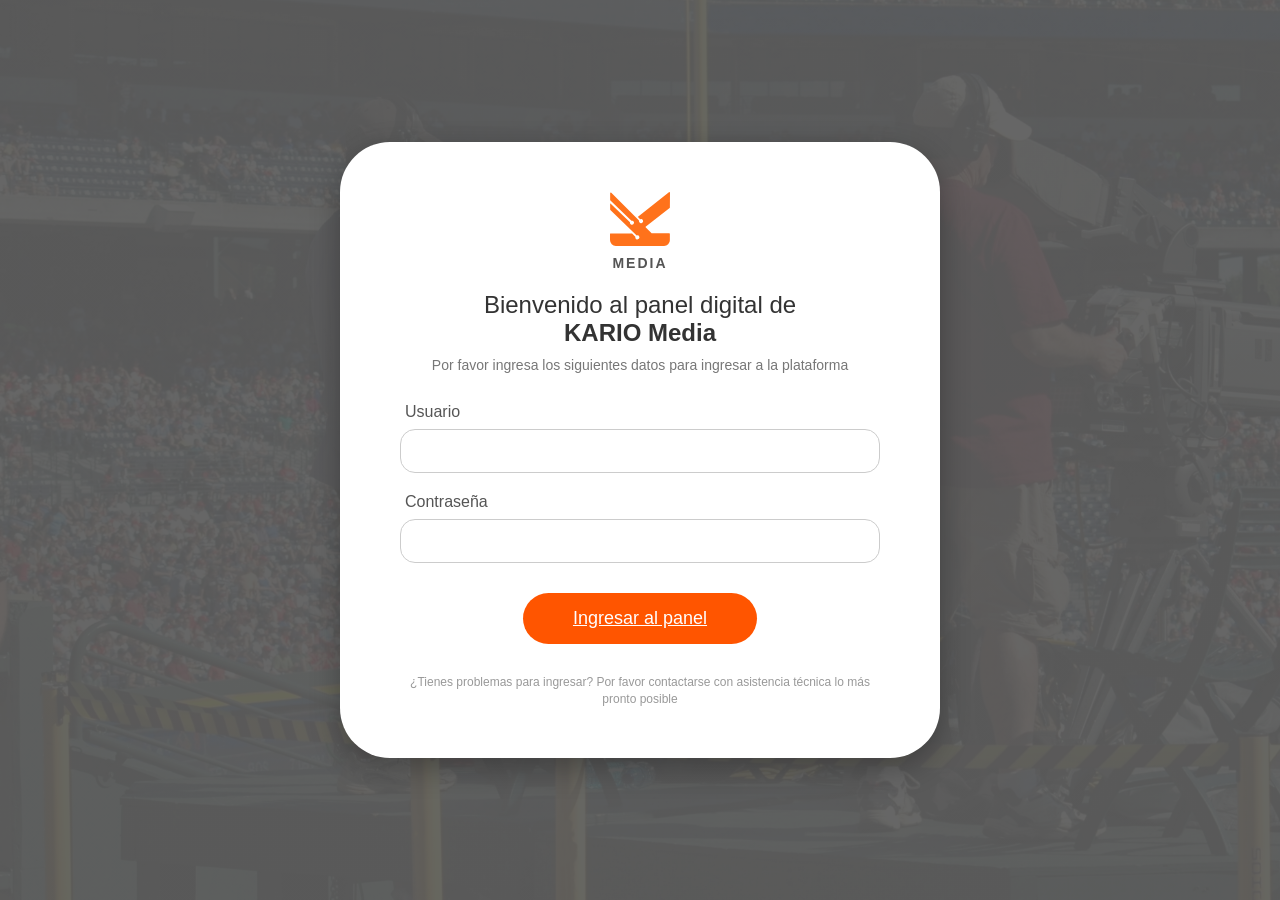
==== index.html @ f7957b45 "feat: :sparkles: Inicio del Proyecto" ====
<!DOCTYPE html>
<html lang="es">
<head>
  <meta charset="UTF-8">
  <title>Splash CSS</title>
  <link rel="stylesheet" href="./css/style.css">
</head>
<body>

  <!-- SPLASH -->
  <div class="splash">
    <img src="./img/kario sin kairo.svg" alt="">
  </div>

  <!-- CONTENIDO -->

  <!-- Log in de inicio -->
   <main class="content">
        <div class="background-overlay">
        <div class="login-card">
            <div class="logo-container">
                <img src="/img/kario sin kairo.svg" alt="KARIO Logo" class="logo-icon">
                <p class="logo-text">MEDIA</p>
            </div>

            <h1>Bienvenido al panel digital de <br> <span>KARIO Media</span></h1>
            <p class="subtitle">Por favor ingresa los siguientes datos para ingresar a la plataforma</p>

            <form>
                <div class="input-group">
                    <label for="usuario">Usuario</label>
                    <input type="text" id="usuario" name="usuario">
                </div>

                <div class="input-group">
                    <label for="password">Contraseña</label>
                    <input type="password" id="password" name="password">
                </div>

                <a href="/pages/PanelBienvenida.html" class="btn-primary" >Ingresar al panel</a>
            </form>

            <p class="footer-text">
                ¿Tienes problemas para ingresar? Por favor contactarse con asistencia técnica lo más pronto posible
            </p>
        </div>
    </div>
   </main>

</body>
</html>
---- css/style.css ----
* {
  margin: 0;
  padding: 0;
  box-sizing: border-box;
}

/* SPLASH CON FONDO */
.splash {
  position: fixed;
  inset: 0;
  background: url("/img/pexels-pixabay-159400@2x.png"); /* tu imagen */
  background-size: cover;
  background-position: center;
  background-repeat: no-repeat;

  display: flex;
  align-items: center;
  justify-content: center;

  animation: hideSplash 1s ease forwards;
  animation-delay: 3s;
  z-index: 10;
}

/* LOGO */
.logo {
  width: 200px; /* ajusta a tu logo */
  opacity: 0;
  animation: logoFromBottom 1.8s ease-out forwards;
  animation-delay: 0.3s;
}

/* ANIMACIÓN LOGO */
@keyframes logoFromBottom {
  0% {
    opacity: 0;
    transform: translateY(100px);
  }
  80% {
    opacity: 1;
    transform: translateY(-10px);
  }
  100% {
    transform: translateY(0);
  }
}


/* DESAPARECER SPLASH */
@keyframes hideSplash {
  to {
    opacity: 0;
    visibility: hidden;
  }
}

/* CONTENIDO */
.content {
  opacity: 0;
  padding: 40px;
  animation: showContent 1s ease forwards;
  animation-delay: 3.5s;
}

@keyframes showContent {
  to {
    opacity: 1;
  }
}

/* PANEL DE REGINTRO */

/* Configuración General */
* {
    margin: 0;
    padding: 0;
    box-sizing: border-box;
    font-family: 'Segoe UI', Tahoma, Geneva, Verdana, sans-serif;
}

body {
    height: 100vh;
    display: flex;
    justify-content: center;
    align-items: center;
    /* Reemplaza esta URL por la imagen de fondo del estadio si la tienes */
    background: linear-gradient(rgba(0,0,0,0.6), rgba(0,0,0,0.6)), 
    url('/img/pexels-pixabay-159400@2x.png') no-repeat center center/cover;
}

.background-overlay {
    width: 100%;
    height: 100%;
    display: flex;
    justify-content: center;
    align-items: center;
    padding: 20px;
}

/* Tarjeta Principal */
.login-card {
    background-color: white;
    width: 100%;
    max-width: 600px;
    padding: 50px 60px;
    border-radius: 50px; /* Bordes muy redondeados como en la imagen */
    text-align: center;
    box-shadow: 0 10px 30px rgba(0,0,0,0.3);
}

/* Logo */
.logo-container {
    margin-bottom: 20px;
}

.logo-icon {
    width: 60px;
    margin-bottom: 5px;
}

.logo-text {
    font-weight: bold;
    color: #555;
    letter-spacing: 2px;
    font-size: 14px;
}

/* Textos */
h1 {
    font-size: 24px;
    color: #333;
    font-weight: 500;
    margin-bottom: 10px;
}

h1 span {
    font-weight: 600;
}

.subtitle {
    font-size: 14px;
    color: #777;
    margin-bottom: 30px;
}

/* Formulario e Inputs */
form {
    display: flex;
    flex-direction: column;
    align-items: center;
}

.input-group {
    width: 100%;
    text-align: left;
    margin-bottom: 20px;
}

.input-group label {
    display: block;
    font-size: 16px;
    color: #555;
    margin-bottom: 8px;
    margin-left: 5px;
}

.input-group input {
    width: 100%;
    padding: 12px 20px;
    border: 1px solid #ccc;
    border-radius: 15px; /* Bordes redondeados de los inputs */
    font-size: 16px;
    outline: none;
    transition: border-color 0.3s;
}

.input-group input:focus {
    border-color: #FF5500;
}

/* Botón */
.btn-primary {
    background-color: #FF5500; /* Naranja característico */
    color: white;
    border: none;
    padding: 15px 50px;
    font-size: 18px;
    border-radius: 30px;
    cursor: pointer;
    margin-top: 10px;
    margin-bottom: 30px;
    transition: background-color 0.3s ease;
}

.btn-primary:hover {
    background-color: #e64d00;
}

/* Footer */
.footer-text {
    font-size: 12px;
    color: #999;
    line-height: 1.4;
}

/* Responsivo */
@media (max-width: 480px) {
    .login-card {
        padding: 30px 20px;
        border-radius: 30px;
    }
}
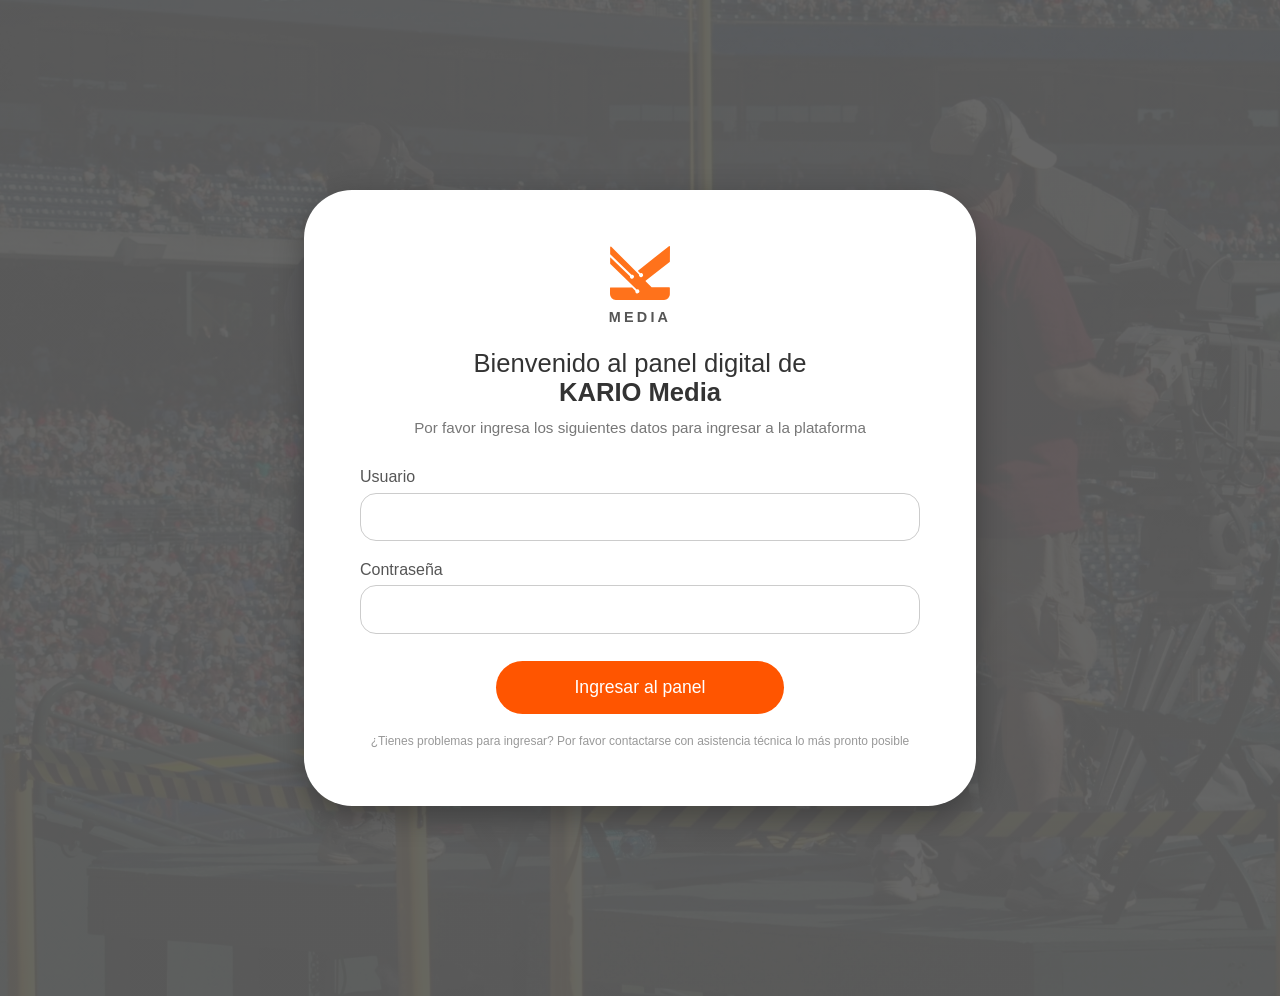
==== commit d8f4d3c2: "feat: :construction: En progreso" ====
--- a/index.html
+++ b/index.html
@@ -2,50 +2,52 @@
 <html lang="es">
 <head>
   <meta charset="UTF-8">
-  <title>Splash CSS</title>
+  <title>INICIO - MEDIA</title>
   <link rel="stylesheet" href="./css/style.css">
 </head>
 <body>
 
   <!-- SPLASH -->
-  <div class="splash">
+  <div class="pantalla-carga">
     <img src="./img/kario sin kairo.svg" alt="">
   </div>
 
   <!-- CONTENIDO -->
+  <main class="contenido">
+    <div class="capa-fondo">
+      <div class="tarjeta-login">
+        <div class="contenedor-logo">
+          <img src="/img/kario sin kairo.svg" alt="KARIO Logo" class="icono-logo">
+          <p class="texto-logo">MEDIA</p>
+        </div>
 
-  <!-- Log in de inicio -->
-   <main class="content">
-        <div class="background-overlay">
-        <div class="login-card">
-            <div class="logo-container">
-                <img src="/img/kario sin kairo.svg" alt="KARIO Logo" class="logo-icon">
-                <p class="logo-text">MEDIA</p>
-            </div>
+        <h1>Bienvenido al panel digital de <br> <span>KARIO Media</span></h1>
+        <p class="subtitulo">
+          Por favor ingresa los siguientes datos para ingresar a la plataforma
+        </p>
 
-            <h1>Bienvenido al panel digital de <br> <span>KARIO Media</span></h1>
-            <p class="subtitle">Por favor ingresa los siguientes datos para ingresar a la plataforma</p>
+        <form>
+          <div class="grupo-input">
+            <label for="usuario">Usuario</label>
+            <input type="text" id="usuario" name="usuario">
+          </div>
 
-            <form>
-                <div class="input-group">
-                    <label for="usuario">Usuario</label>
-                    <input type="text" id="usuario" name="usuario">
-                </div>
+          <div class="grupo-input">
+            <label for="password">Contraseña</label>
+            <input type="password" id="password" name="password">
+          </div>
 
-                <div class="input-group">
-                    <label for="password">Contraseña</label>
-                    <input type="password" id="password" name="password">
-                </div>
+          <a href="/pages/PanelBienvenida.html" class="boton-principal">
+            Ingresar al panel
+          </a>
+        </form>
 
-                <a href="/pages/PanelBienvenida.html" class="btn-primary" >Ingresar al panel</a>
-            </form>
-
-            <p class="footer-text">
-                ¿Tienes problemas para ingresar? Por favor contactarse con asistencia técnica lo más pronto posible
-            </p>
-        </div>
+        <p class="texto-footer">
+          ¿Tienes problemas para ingresar? Por favor contactarse con asistencia técnica lo más pronto posible
+        </p>
+      </div>
     </div>
-   </main>
+  </main>
 
 </body>
 </html>
--- a/css/style.css
+++ b/css/style.css
@@ -1,212 +1,201 @@
+/* ===============================
+   RESET Y CONFIGURACIÓN BASE
+================================ */
 * {
   margin: 0;
   padding: 0;
   box-sizing: border-box;
 }
 
-/* SPLASH CON FONDO */
-.splash {
+html {
+  font-size: 100%;
+}
+
+body {
+  min-height: 100vh;
+  display: flex;
+  justify-content: center;
+  align-items: center;
+  font-family: 'Segoe UI', Tahoma, Geneva, Verdana, sans-serif;
+  background:
+    linear-gradient(rgba(0,0,0,0.6), rgba(0,0,0,0.6)),
+    url('/img/pexels-pixabay-159400@2x.png') center / cover no-repeat;
+}
+
+/* ===============================
+   SPLASH
+================================ */
+.pantalla-carga {
   position: fixed;
   inset: 0;
-  background: url("/img/pexels-pixabay-159400@2x.png"); /* tu imagen */
-  background-size: cover;
-  background-position: center;
-  background-repeat: no-repeat;
-
-  display: flex;
+  background: url("/img/pexels-pixabay-159400@2x.png") center / cover no-repeat;
+  display: flex;
+ 
+  justify-content: center;
   align-items: center;
-  justify-content: center;
-
-  animation: hideSplash 1s ease forwards;
+  animation: ocultarPantalla 1s ease forwards;
   animation-delay: 3s;
   z-index: 10;
 }
 
-/* LOGO */
-.logo {
-  width: 200px; /* ajusta a tu logo */
-  opacity: 0;
-  animation: logoFromBottom 1.8s ease-out forwards;
-  animation-delay: 0.3s;
-}
-
-/* ANIMACIÓN LOGO */
-@keyframes logoFromBottom {
-  0% {
-    opacity: 0;
-    transform: translateY(100px);
-  }
-  80% {
-    opacity: 1;
-    transform: translateY(-10px);
-  }
-  100% {
-    transform: translateY(0);
-  }
-}
-
-
-/* DESAPARECER SPLASH */
-@keyframes hideSplash {
+@keyframes ocultarPantalla {
   to {
     opacity: 0;
     visibility: hidden;
   }
 }
 
-/* CONTENIDO */
-.content {
+/* ===============================
+   CONTENIDO
+================================ */
+.contenido {
+  width: 100%;
+  padding: clamp(1rem, 4vw, 3rem);
   opacity: 0;
-  padding: 40px;
-  animation: showContent 1s ease forwards;
+  animation: mostrarContenido 1s ease forwards;
   animation-delay: 3.5s;
 }
 
-@keyframes showContent {
-  to {
-    opacity: 1;
+@keyframes mostrarContenido {
+  to { opacity: 1; }
+}
+
+/* ===============================
+   CAPA DE FONDO
+================================ */
+.capa-fondo {
+  width: 100%;
+  min-height: 100vh;
+  display: flex;
+  justify-content: center;
+  align-items: center;
+}
+
+/* ===============================
+   TARJETA LOGIN
+================================ */
+.tarjeta-login {
+  background: #fff;
+  width: 100%;
+  max-width: 38rem;
+  padding: clamp(1.5rem, 5vw, 3.5rem);
+  border-radius: clamp(1.5rem, 5vw, 3rem);
+  text-align: center;
+  box-shadow: 0 10px 30px rgba(0,0,0,.3);
+}
+
+/* ===============================
+   LOGO
+================================ */
+.contenedor-logo {
+  margin-bottom: 1.5rem;
+}
+
+.icono-logo {
+  width: clamp(2.5rem, 6vw, 3.75rem);
+  margin-bottom: .3rem;
+}
+
+.texto-logo {
+  font-size: clamp(.7rem, 2vw, .9rem);
+  letter-spacing: .2rem;
+  color: #555;
+  font-weight: bold;
+}
+
+/* ===============================
+   TEXTOS
+================================ */
+h1 {
+  font-size: clamp(1.2rem, 4vw, 1.6rem);
+  color: #333;
+  font-weight: 500;
+  margin-bottom: .8rem;
+}
+
+h1 span {
+  font-weight: 600;
+}
+
+.subtitulo {
+  font-size: clamp(.8rem, 3vw, .95rem);
+  color: #777;
+  margin-bottom: 2rem;
+}
+
+/* ===============================
+   FORMULARIO
+================================ */
+form {
+  width: 100%;
+  display: flex;
+  flex-direction: column;
+  gap: 1.2rem;
+}
+
+.grupo-input {
+  width: 100%;
+  text-align: left;
+}
+
+.grupo-input label {
+  font-size: clamp(.85rem, 2.5vw, 1rem);
+  color: #555;
+  margin-bottom: .4rem;
+  display: block;
+}
+
+.grupo-input input {
+  width: 100%;
+  padding: clamp(.6rem, 2.5vw, .9rem) clamp(.8rem, 3vw, 1.2rem);
+  border-radius: 1rem;
+  border: 1px solid #ccc;
+  font-size: clamp(.9rem, 2.5vw, 1rem);
+  outline: none;
+}
+
+.grupo-input input:focus {
+  border-color: #FF5500;
+}
+
+/* ===============================
+   BOTÓN
+================================ */
+.boton-principal {
+  margin-top: .5rem;
+  padding: clamp(.8rem, 3vw, 1rem);
+  width: 100%;
+  max-width: 18rem;
+  align-self: center;
+
+  background-color: #FF5500;
+  color: #fff;
+  border-radius: 2rem;
+  font-size: clamp(1rem, 3vw, 1.1rem);
+  text-decoration: none;
+  text-align: center;
+  transition: background-color .3s ease;
+}
+
+.boton-principal:hover {
+  background-color: #e64d00;
+}
+
+/* ===============================
+   FOOTER
+================================ */
+.texto-footer {
+  margin-top: 1.2rem;
+  font-size: clamp(.65rem, 2.5vw, .75rem);
+  color: #999;
+  line-height: 1.4;
+}
+
+/* ===============================
+   PANTALLAS GRANDES
+================================ */
+@media (min-width: 1200px) {
+  .tarjeta-login {
+    max-width: 42rem;
   }
 }
-
-/* PANEL DE REGINTRO */
-
-/* Configuración General */
-* {
-    margin: 0;
-    padding: 0;
-    box-sizing: border-box;
-    font-family: 'Segoe UI', Tahoma, Geneva, Verdana, sans-serif;
-}
-
-body {
-    height: 100vh;
-    display: flex;
-    justify-content: center;
-    align-items: center;
-    /* Reemplaza esta URL por la imagen de fondo del estadio si la tienes */
-    background: linear-gradient(rgba(0,0,0,0.6), rgba(0,0,0,0.6)), 
-    url('/img/pexels-pixabay-159400@2x.png') no-repeat center center/cover;
-}
-
-.background-overlay {
-    width: 100%;
-    height: 100%;
-    display: flex;
-    justify-content: center;
-    align-items: center;
-    padding: 20px;
-}
-
-/* Tarjeta Principal */
-.login-card {
-    background-color: white;
-    width: 100%;
-    max-width: 600px;
-    padding: 50px 60px;
-    border-radius: 50px; /* Bordes muy redondeados como en la imagen */
-    text-align: center;
-    box-shadow: 0 10px 30px rgba(0,0,0,0.3);
-}
-
-/* Logo */
-.logo-container {
-    margin-bottom: 20px;
-}
-
-.logo-icon {
-    width: 60px;
-    margin-bottom: 5px;
-}
-
-.logo-text {
-    font-weight: bold;
-    color: #555;
-    letter-spacing: 2px;
-    font-size: 14px;
-}
-
-/* Textos */
-h1 {
-    font-size: 24px;
-    color: #333;
-    font-weight: 500;
-    margin-bottom: 10px;
-}
-
-h1 span {
-    font-weight: 600;
-}
-
-.subtitle {
-    font-size: 14px;
-    color: #777;
-    margin-bottom: 30px;
-}
-
-/* Formulario e Inputs */
-form {
-    display: flex;
-    flex-direction: column;
-    align-items: center;
-}
-
-.input-group {
-    width: 100%;
-    text-align: left;
-    margin-bottom: 20px;
-}
-
-.input-group label {
-    display: block;
-    font-size: 16px;
-    color: #555;
-    margin-bottom: 8px;
-    margin-left: 5px;
-}
-
-.input-group input {
-    width: 100%;
-    padding: 12px 20px;
-    border: 1px solid #ccc;
-    border-radius: 15px; /* Bordes redondeados de los inputs */
-    font-size: 16px;
-    outline: none;
-    transition: border-color 0.3s;
-}
-
-.input-group input:focus {
-    border-color: #FF5500;
-}
-
-/* Botón */
-.btn-primary {
-    background-color: #FF5500; /* Naranja característico */
-    color: white;
-    border: none;
-    padding: 15px 50px;
-    font-size: 18px;
-    border-radius: 30px;
-    cursor: pointer;
-    margin-top: 10px;
-    margin-bottom: 30px;
-    transition: background-color 0.3s ease;
-}
-
-.btn-primary:hover {
-    background-color: #e64d00;
-}
-
-/* Footer */
-.footer-text {
-    font-size: 12px;
-    color: #999;
-    line-height: 1.4;
-}
-
-/* Responsivo */
-@media (max-width: 480px) {
-    .login-card {
-        padding: 30px 20px;
-        border-radius: 30px;
-    }
-}
